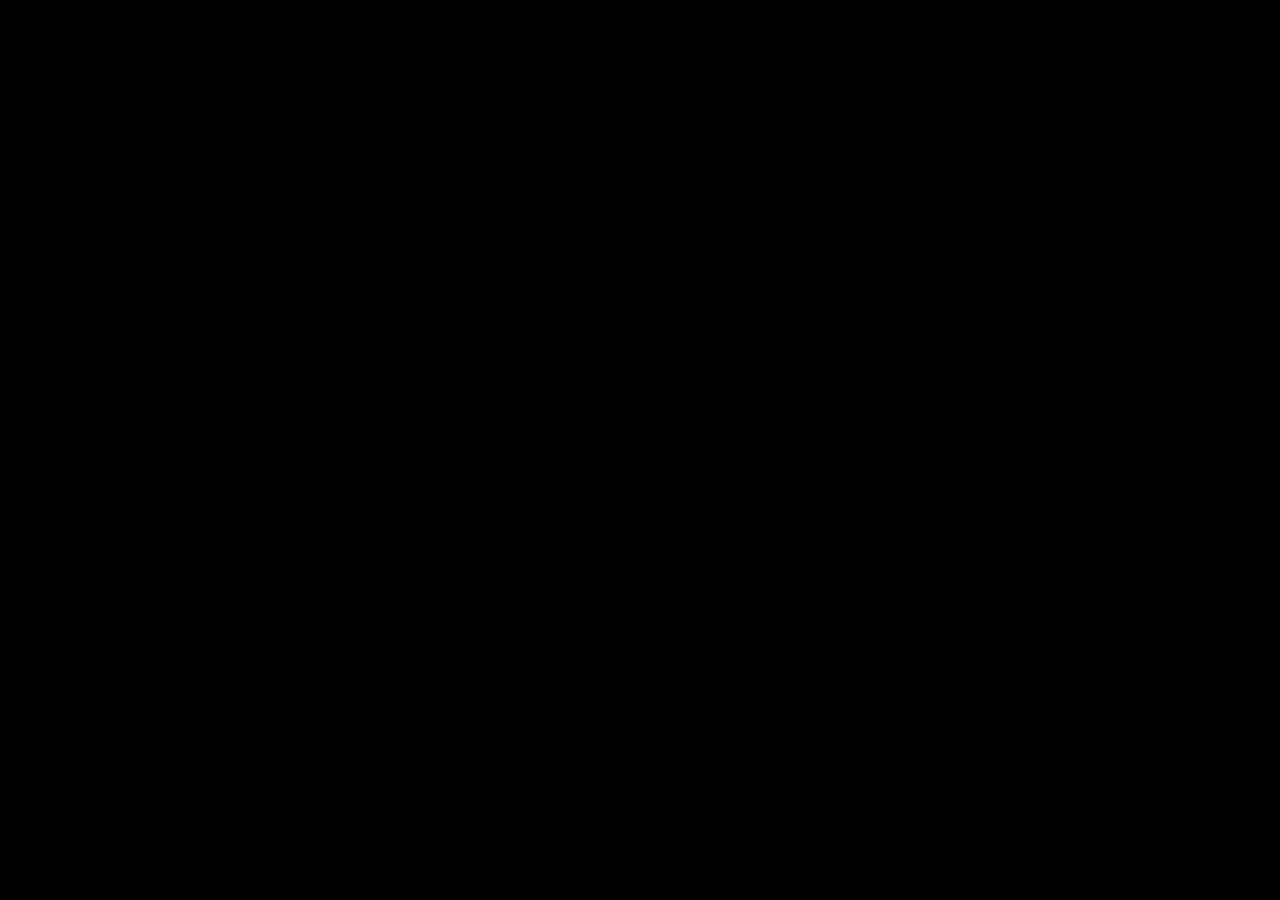
==== index.html @ 87197b3a "feat: implement loading screen" ====
<!doctype html>
<html lang="en">
  <head>
    <meta charset="UTF-8" />
    <meta name="viewport" content="width=device-width, initial-scale=1.0" />
    <link rel="preconnect" href="https://fonts.googleapis.com" />
    <link rel="preconnect" href="https://fonts.gstatic.com" crossorigin />
    <link
      href="https://fonts.googleapis.com/css2?family=Inter:wght@400;500;600&display=swap"
      rel="stylesheet"
    />
    <link rel="stylesheet" href="css/index.css" />
    <link rel="stylesheet" href="css/loading.css" />
    <link rel="stylesheet" href="css/navbar.css" />
    <link rel="stylesheet" href="css/terminal.css" />
    <title>nubsuki.exe</title>
  </head>
  <body>
    <!-- Loading Screen Overlay -->
    <section id="loading-screen"></section>

    <!-- Main Content (hidden behind loader initially) -->
    <section id="navbar-placeholder"></section>

    <script src="js/index.js"></script>
    <script src="js/terminal.js"></script>
  </body>
</html>
---- css/index.css ----
* {
    margin: 0;
    padding: 0;
    box-sizing: border-box;
}

body {
    overflow: hidden;
    background: #000000dc;
}
---- css/loading.css ----
/* Loading Screen Overlay */
.loading-overlay {
  position: fixed;
  top: 0;
  left: 0;
  width: 100vw;
  height: 100vh;
  background: #000000;
  z-index: 9999;
  display: flex;
  align-items: center;
  justify-content: center;
  opacity: 1;
  transition: opacity 0.6s ease;
}

.loading-overlay.fade-out {
  opacity: 0;
  pointer-events: none;
}

.hole {
  display: flex;
  align-items: center;
  justify-content: center;
  height: 100%;
  width: 100%;
  position: relative;
}

.hole i {
  display: block;
  position: absolute;
  width: 100px;
  height: 100px;

  border-radius: 240px;
  opacity: 0;
  animation-name: scale;
  animation-duration: 3s;
  animation-iteration-count: infinite;
  animation-timing-function: linear;
}

.hole i:nth-child(1) {
  animation-delay: 0.3s;
}

.hole i:nth-child(2) {
  animation-delay: 0.6s;
}

.hole i:nth-child(3) {
  animation-delay: 0.9s;
}

.hole i:nth-child(4) {
  animation-delay: 1.2s;
}

.hole i:nth-child(5) {
  animation-delay: 1.5s;
}

.hole i:nth-child(6) {
  animation-delay: 1.8s;
}

.hole i:nth-child(7) {
  animation-delay: 2.1s;
}

.hole i:nth-child(8) {
  animation-delay: 2.4s;
}

.hole i:nth-child(9) {
  animation-delay: 2.7s;
}

.hole i:nth-child(10) {
  animation-delay: 3s;
}

@keyframes scale {
  0% {
    transform: scale(2);
    opacity: 0;
    box-shadow: 0px 0px 50px rgba(255, 255, 255, 0.5);
  }
  50% {
    transform: scale(1) translate(0px, -5px);
    opacity: 1;
    box-shadow: 0px 8px 20px rgba(255, 255, 255, 0.5);
  }
  100% {
    transform: scale(0.1) translate(0px, 5px);
    opacity: 0;
    box-shadow: 0px 10px 20px rgba(255, 255, 255, 0);
  }
}
---- css/navbar.css ----
.navbar {
  position: fixed;
  top: 20px;
  left: 50%;
  transform: translateX(-50%);
  z-index: 1000;
  padding: 0;
  animation: navbarSlideDown 0.8s cubic-bezier(0.16, 1, 0.3, 1) forwards;
  opacity: 0;
}

@keyframes navbarSlideDown {
  from {
    opacity: 0;
    transform: translateX(-50%) translateY(-30px);
  }
  to {
    opacity: 1;
    transform: translateX(-50%) translateY(0);
  }
}

.navbar-inner {
  display: flex;
  align-items: center;
  gap: 8px;
  background: #1a1a1a;
  border-radius: 60px;
  padding: 6px 8px 6px 6px;
  box-shadow:
    0 4px 24px rgba(0, 0, 0, 0.5),
    0 1px 3px rgba(0, 0, 0, 0.3),
    inset 0 1px 0 rgba(255, 255, 255, 0.04);
  border: 1px solid rgba(255, 255, 255, 0.06);
}

/* ---------- Logo ---------- */
.navbar-logo {
  display: flex;
  align-items: center;
  justify-content: center;
  width: 44px;
  height: 44px;
  background: #ffffff;
  border-radius: 50%;
  flex-shrink: 0;
  transition: transform 0.3s cubic-bezier(0.34, 1.56, 0.64, 1),
              box-shadow 0.3s ease;
}

.navbar-logo img {
  width: 38px;
  height: 38px;
  border-radius: 50%;
  object-fit: cover;
  transition: transform 0.4s ease;
}

.navbar-logo:hover {
  transform: scale(1.08);
  box-shadow: 0 0 16px rgba(255, 255, 255, 0.15);
}

.navbar-logo:hover img {
  transform: rotate(15deg);
}

/* ---------- Nav Links ---------- */
.navbar-links {
  display: flex;
  align-items: center;
  list-style: none;
  gap: 4px;
  margin: 0;
  padding: 0 12px;
}

.navbar-link {
  display: block;
  padding: 10px 18px;
  color: #ffffff;
  text-decoration: none;
  font-family: 'Inter', 'Segoe UI', system-ui, -apple-system, sans-serif;
  font-size: 14px;
  font-weight: 500;
  letter-spacing: 0.01em;
  border-radius: 30px;
  transition: background 0.25s ease,
              color 0.25s ease,
              transform 0.2s ease;
  position: relative;
  white-space: nowrap;
}

.navbar-link:hover {
  background: rgba(255, 255, 255, 0.1);
  transform: translateY(-1px);
}

.navbar-link:active {
  transform: translateY(0) scale(0.97);
}

/* ---------- Email Button ---------- */
.navbar-email {
  display: flex;
  align-items: center;
  padding: 10px 22px;
  background: #ffffff;
  color: #1a1a1a;
  text-decoration: none;
  font-family: 'Inter', 'Segoe UI', system-ui, -apple-system, sans-serif;
  font-size: 14px;
  font-weight: 600;
  border-radius: 30px;
  white-space: nowrap;
  flex-shrink: 0;
  transition: background 0.25s ease,
              transform 0.2s ease,
              box-shadow 0.25s ease;
}

.navbar-email:hover {
  background: #f0f0f0;
  transform: translateY(-1px);
  box-shadow: 0 4px 12px rgba(255, 255, 255, 0.1);
}

.navbar-email:active {
  transform: translateY(0) scale(0.97);
}

/* ---------- Responsive ---------- */
@media (max-width: 768px) {
  .navbar {
    top: 12px;
    width: calc(100% - 24px);
  }

  .navbar-inner {
    width: 100%;
    justify-content: space-between;
  }

  .navbar-links {
    gap: 0;
    padding: 0 4px;
  }

  .navbar-link {
    padding: 8px 12px;
    font-size: 13px;
  }

  .navbar-email {
    padding: 8px 14px;
    font-size: 13px;
  }
}

@media (max-width: 520px) {
  .navbar-links {
    display: none;
  }

  .navbar-inner {
    padding: 5px;
  }
}
---- css/terminal.css ----
/* Glitch overlay */
.glitch-overlay {
  position: fixed;
  top: 0;
  left: 0;
  width: 100vw;
  height: 100vh;
  background: #000;
  z-index: 10000;
  display: flex;
  align-items: center;
  justify-content: center;
  opacity: 0;
  animation: glitchFadeIn 0.3s ease forwards;
}

.glitch-overlay.dismiss {
  animation: glitchFadeOut 0.8s ease forwards;
}

@keyframes glitchFadeIn {
  0% {
    opacity: 0;
  }
  50% {
    opacity: 1;
  }
  55% {
    opacity: 0.3;
  }
  60% {
    opacity: 1;
  }
  100% {
    opacity: 1;
  }
}

@keyframes glitchFadeOut {
  0% {
    opacity: 1;
  }
  30% {
    opacity: 0.6;
  }
  50% {
    opacity: 0.9;
  }
  70% {
    opacity: 0.2;
  }
  100% {
    opacity: 0;
  }
}

/* Scanline effect */
.glitch-overlay::before {
  content: "";
  position: absolute;
  top: 0;
  left: 0;
  width: 100%;
  height: 100%;
  background: repeating-linear-gradient(
    0deg,
    rgba(0, 255, 65, 0.03) 0px,
    rgba(0, 255, 65, 0.03) 1px,
    transparent 1px,
    transparent 3px
  );
  pointer-events: none;
  z-index: 1;
  animation: scanlineMove 8s linear infinite;
}

@keyframes scanlineMove {
  0% {
    background-position: 0 0;
  }
  100% {
    background-position: 0 100vh;
  }
}

/* CRT flicker */
.glitch-overlay::after {
  content: "";
  position: absolute;
  top: 0;
  left: 0;
  width: 100%;
  height: 100%;
  background: radial-gradient(
    ellipse at center,
    transparent 50%,
    rgba(0, 0, 0, 0.4) 100%
  );
  pointer-events: none;
  z-index: 2;
}

/* Terminal container */
.glitch-terminal {
  position: relative;
  z-index: 3;
  width: min(700px, 90vw);
  max-height: 70vh;
  padding: 30px;
  font-family: "Courier New", "Lucida Console", monospace;
  font-size: 14px;
  color: #00ff41;
  text-shadow: 0 0 8px rgba(0, 255, 65, 0.6);
  overflow-y: auto;
  scrollbar-width: none;
}

.glitch-terminal::-webkit-scrollbar {
  display: none;
}

/* Terminal header */
.terminal-header {
  color: #00ff41;
  margin-bottom: 16px;
  padding-bottom: 12px;
  border-bottom: 1px solid rgba(0, 255, 65, 0.2);
  font-size: 11px;
  opacity: 0.6;
  letter-spacing: 2px;
}

/* Terminal lines */
.terminal-line {
  margin-bottom: 4px;
  line-height: 1.7;
  opacity: 0;
  animation: lineAppear 0.05s ease forwards;
  white-space: pre-wrap;
  word-break: break-all;
}

.terminal-line.typing {
  opacity: 1;
}

.terminal-line .prompt {
  color: #ff3e3e;
  text-shadow: 0 0 8px rgba(255, 62, 62, 0.5);
}

.terminal-line .path {
  color: #00aaff;
  text-shadow: 0 0 8px rgba(0, 170, 255, 0.5);
}

.terminal-line .warning {
  color: #ffaa00;
  text-shadow: 0 0 8px rgba(255, 170, 0, 0.5);
}

.terminal-line .success {
  color: #00ff41;
}

.terminal-line .error {
  color: #ff3e3e;
  text-shadow: 0 0 10px rgba(255, 62, 62, 0.6);
}

.terminal-line .highlight {
  color: #ff00ff;
  text-shadow: 0 0 10px rgba(255, 0, 255, 0.5);
}

.terminal-line .dim {
  color: #555;
  text-shadow: none;
}

@keyframes lineAppear {
  from {
    opacity: 0;
    transform: translateX(-5px);
  }
  to {
    opacity: 1;
    transform: translateX(0);
  }
}

/* Blinking cursor */
.cursor {
  display: inline-block;
  width: 8px;
  height: 14px;
  background: #00ff41;
  animation: blink 0.7s step-end infinite;
  vertical-align: middle;
  margin-left: 2px;
  box-shadow: 0 0 8px rgba(0, 255, 65, 0.8);
}

@keyframes blink {
  0%,
  100% {
    opacity: 1;
  }
  50% {
    opacity: 0;
  }
}

/* ASCII art styling */
.ascii-art {
  color: #ff3e3e;
  text-shadow: 0 0 10px rgba(255, 62, 62, 0.4);
  font-size: 10px;
  line-height: 1.2;
  margin: 8px 0;
}

/* Progress bar */
.progress-bar {
  display: inline-block;
  color: #00ff41;
}

/* Error popup */
.error-popup {
  position: fixed;
  top: 50%;
  left: 50%;
  transform: translate(-50%, -50%);
  z-index: 10002;
  background: rgba(20, 0, 0, 0.95);
  border: 1px solid #ff3e3e;
  border-radius: 4px;
  padding: 18px 32px;
  font-family: "Courier New", "Lucida Console", monospace;
  font-size: 14px;
  color: #ff3e3e;
  text-shadow: 0 0 8px rgba(255, 62, 62, 0.5);
  box-shadow:
    0 0 30px rgba(255, 62, 62, 0.3),
    0 0 60px rgba(255, 62, 62, 0.1),
    inset 0 0 20px rgba(255, 62, 62, 0.05);
  white-space: nowrap;
  pointer-events: none;
  animation: popupAppear 0.3s ease forwards, popupShake 0.4s ease, popupFade 0.4s ease 1.2s forwards;
}

.error-popup .popup-icon {
  color: #ff3e3e;
  margin-right: 10px;
  font-weight: bold;
}

.error-popup .popup-text {
  color: #ffaa00;
}

@keyframes popupAppear {
  0% {
    opacity: 0;
    transform: translate(-50%, -50%) scale(0.8);
  }
  100% {
    opacity: 1;
    transform: translate(-50%, -50%) scale(1);
  }
}

@keyframes popupShake {
  0%, 100% {
    transform: translate(-50%, -50%);
  }
  15% {
    transform: translate(calc(-50% + 8px), calc(-50% - 3px));
  }
  30% {
    transform: translate(calc(-50% - 6px), calc(-50% + 4px));
  }
  45% {
    transform: translate(calc(-50% + 5px), calc(-50% + 2px));
  }
  60% {
    transform: translate(calc(-50% - 4px), calc(-50% - 3px));
  }
  75% {
    transform: translate(calc(-50% + 3px), calc(-50% + 1px));
  }
}

@keyframes popupFade {
  0% {
    opacity: 1;
    transform: translate(-50%, -50%) scale(1);
  }
  100% {
    opacity: 0;
    transform: translate(-50%, -60%) scale(0.95);
  }
}

/* Dismiss hint */
.dismiss-hint {
  position: fixed;
  bottom: 30px;
  left: 50%;
  transform: translateX(-50%);
  z-index: 10001;
  font-family: "Courier New", monospace;
  font-size: 12px;
  color: rgba(0, 255, 65, 0.4);
  letter-spacing: 2px;
  animation: hintPulse 2s ease-in-out infinite;
}

@keyframes hintPulse {
  0%,
  100% {
    opacity: 0.3;
  }
  50% {
    opacity: 0.7;
  }
}

/* Glitch effect on body */
.body-glitch {
  animation: bodyGlitch 0.3s linear;
}

@keyframes bodyGlitch {
  0% {
    filter: none;
    transform: translate(0);
  }
  10% {
    filter: hue-rotate(90deg) saturate(3);
    transform: translate(-3px, 2px);
  }
  20% {
    filter: hue-rotate(180deg) invert(0.2);
    transform: translate(3px, -1px);
  }
  30% {
    filter: hue-rotate(270deg) saturate(2);
    transform: translate(-2px, -2px);
  }
  40% {
    filter: hue-rotate(45deg) brightness(1.5);
    transform: translate(2px, 3px) skewX(2deg);
  }
  50% {
    filter: none;
    transform: translate(0);
  }
  60% {
    filter: hue-rotate(120deg) contrast(1.5);
    transform: translate(-1px, 1px);
  }
  70% {
    filter: invert(0.3) hue-rotate(200deg);
    transform: translate(1px, -3px) skewX(-1deg);
  }
  80% {
    filter: hue-rotate(300deg) saturate(5);
    transform: translate(-3px, 0);
  }
  90% {
    filter: brightness(2) hue-rotate(60deg);
    transform: translate(2px, 2px);
  }
  100% {
    filter: none;
    transform: translate(0);
  }
}
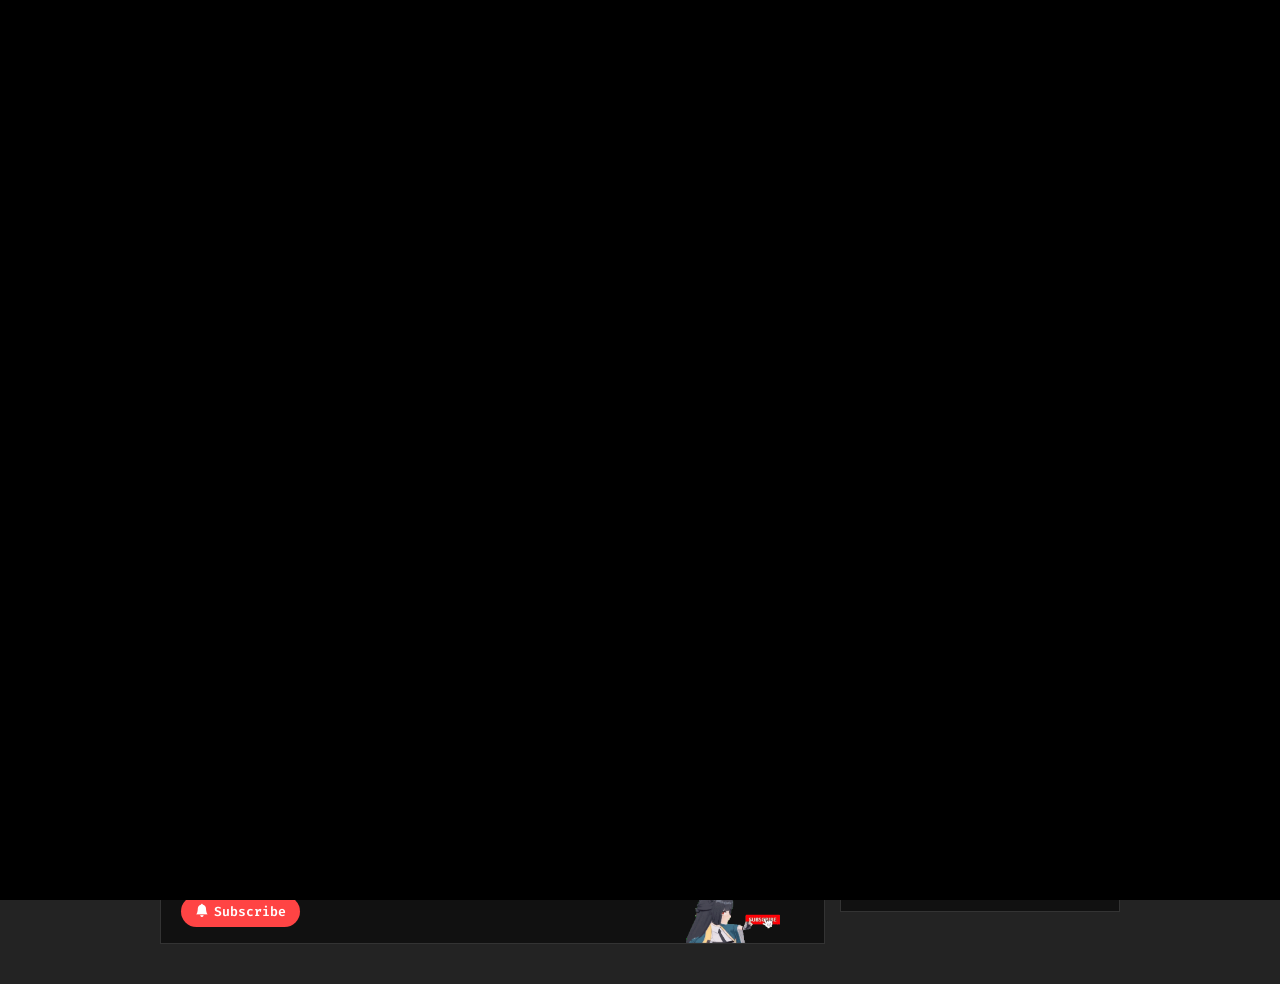
==== commit 7ae30b7d: "add benchmark datasets and initial project UI structure" ====
--- a/index.html
+++ b/index.html
@@ -1,28 +1,228 @@
 <!doctype html>
 <html lang="en">
-  <head>
-    <meta charset="UTF-8" />
-    <meta name="viewport" content="width=device-width, initial-scale=1.0" />
-    <link rel="preconnect" href="https://fonts.googleapis.com" />
-    <link rel="preconnect" href="https://fonts.gstatic.com" crossorigin />
-    <link
-      href="https://fonts.googleapis.com/css2?family=Inter:wght@400;500;600&display=swap"
-      rel="stylesheet"
-    />
-    <link rel="stylesheet" href="css/index.css" />
-    <link rel="stylesheet" href="css/loading.css" />
-    <link rel="stylesheet" href="css/navbar.css" />
-    <link rel="stylesheet" href="css/terminal.css" />
-    <title>nubsuki.exe</title>
-  </head>
-  <body>
-    <!-- Loading Screen Overlay -->
-    <section id="loading-screen"></section>
-
-    <!-- Main Content (hidden behind loader initially) -->
-    <section id="navbar-placeholder"></section>
-
-    <script src="js/index.js"></script>
-    <script src="js/terminal.js"></script>
-  </body>
-</html>
+
+<head>
+  <meta charset="UTF-8" />
+  <meta name="viewport" content="width=device-width, initial-scale=1.0" />
+  <link rel="preconnect" href="https://fonts.googleapis.com" />
+  <link rel="preconnect" href="https://fonts.gstatic.com" crossorigin />
+  <link href="https://fonts.googleapis.com/css2?family=Fira+Code:wght@400;500;600;700&display=swap" rel="stylesheet" />
+  <link rel="stylesheet" href="https://cdn.jsdelivr.net/npm/bootstrap-icons@1.11.3/font/bootstrap-icons.min.css" />
+  <link rel="stylesheet" href="css/index.css" />
+  <link rel="stylesheet" href="css/loading.css" />
+  <link rel="stylesheet" href="css/navbar.css" />
+  <link rel="stylesheet" href="css/terminal.css" />
+  <title>nubsuki.exe</title>
+</head>
+
+<body>
+  <!-- Loading Screen Overlay -->
+  <section id="loading-screen"></section>
+
+  <!-- Main Content -->
+  <section id="navbar-placeholder"></section>
+
+  <main class="main-container">
+    <div class="left-column">
+      <!-- Welcome Box -->
+      <section id="Heding" class="content-box">
+        <h1 class="hero-title">
+          <span id="typewriter-text"></span><img src="assets/miyabi.gif" id="miyabi-gif" alt="Miyabi" />
+        </h1>
+        <div id="hero-subtext">
+          <p>what i do ?</p>
+          <p>i do play games and streams sometimes & i like to make my life esier so i build stuff like tools ,
+            bots , etc.. </p>
+          <p> </p>
+        </div>
+      </section>
+
+      <!-- Projects Box -->
+      <section class="content-box">
+        <h2><i class="bi bi-code-slash"></i> PROJECTS</h2>
+        <div class="projects-grid">
+
+          <a href="https://github.com/nubsuki/PteroPal" target="_blank" class="project-card">
+            <div class="project-card-header">
+              <div class="project-card-title">
+                <i class="bi bi-robot"></i>
+                <span>PteroPal</span>
+              </div>
+              <i class="bi bi-arrow-up-right project-card-arrow"></i>
+            </div>
+            <p class="project-card-desc">Game server manager & backup tool for Pterodactyl and Crafty Controller with
+              web dashboard, Discord bot, and auto cloud backups.</p>
+            <div class="project-tags">
+              <img src="https://ghcr-badge.elias.eu.org/shield/nubsuki/pteropal" alt="GHCR Pulls"
+                class="project-badge" />
+            </div>
+          </a>
+
+          <a href="https://github.com/nubsuki/Mouse-tracker/releases" target="_blank" class="project-card">
+            <div class="project-card-header">
+              <div class="project-card-title">
+                <i class="bi bi-cursor-fill"></i>
+                <span>VTuber Mouse Bridge</span>
+              </div>
+              <i class="bi bi-arrow-up-right project-card-arrow"></i>
+            </div>
+            <p class="project-card-desc">Sends raw mouse movement directly to VTube Studio, even during full-screen
+              games when cursor is locked or hidden.</p>
+            <div class="project-tags">
+              <img src="https://img.shields.io/github/downloads/nubsuki/Mouse-tracker/total?label=Downloads"
+                alt="GitHub release Downloads" class="project-badge" />
+            </div>
+          </a>
+
+          <a href="https://github.com/nubsuki/YouTube-Music-Player" target="_blank" class="project-card">
+            <div class="project-card-header">
+              <div class="project-card-title">
+                <i class="bi bi-music-note-beamed"></i>
+                <span>YouTube Music App</span>
+              </div>
+              <i class="bi bi-arrow-up-right project-card-arrow"></i>
+            </div>
+            <p class="project-card-desc">A simple, lightweight desktop application for streaming YouTube Music
+              seamlessly without browser clutter.</p>
+            <div class="project-tags">
+              <img src="https://img.shields.io/github/downloads/nubsuki/YouTube-Music-Player/total?label=Downloads"
+                alt="GitHub release Downloads" class="project-badge" />
+            </div>
+          </a>
+
+          <a href="https://github.com/nubsuki/music-downloader" target="_blank" class="project-card">
+            <div class="project-card-header">
+              <div class="project-card-title">
+                <i class="bi bi-cloud-arrow-down-fill"></i>
+                <span>Music Downloader</span>
+              </div>
+              <i class="bi bi-arrow-up-right project-card-arrow"></i>
+            </div>
+            <p class="project-card-desc">A web-based music downloader application built with yt-dlp and spotdl for fast
+              high-quality song downloads.</p>
+            <div class="project-tags">
+              <img src="https://ghcr-badge.elias.eu.org/shield/nubsuki/music-downloader/music-downloader"
+                alt="GHCR Pulls" class="project-badge" />
+            </div>
+          </a>
+
+        </div>
+      </section>
+
+      <!-- YouTube Box -->
+      <section class="content-box yt-box">
+        <div class="yt-card">
+          <div class="yt-info">
+            <div class="yt-header">
+              <i class="bi bi-youtube" style="color:#ff4444; font-size:1.4rem;"></i>
+              <span class="yt-label">YouTube</span>
+            </div>
+            <p class="yt-channel">@nubsuki</p>
+            <p class="yt-desc">games, streams, edits & random stuff</p>
+            <a href="https://www.youtube.com/@nubsuki" target="_blank" class="yt-sub-btn" id="yt-sub-btn">
+              <i class="bi bi-bell-fill"></i> Subscribe
+            </a>
+          </div>
+          <img src="assets/miyabi sub.gif" class="yt-miyabi" alt="Miyabi sub" />
+        </div>
+      </section>
+
+    </div>
+
+    <div class="right-column">
+      <!-- Socials Box -->
+      <section class="content-box">
+        <ul class="socials-list">
+          <li>
+            <a href="https://github.com/nubsuki/" target="_blank" class="social-link" id="social-github">
+              <i class="bi bi-github social-icon"></i>
+              <div class="social-info">
+                <span class="social-platform">GitHub</span>
+                <span class="social-handle">nubsuki</span>
+              </div>
+              <i class="bi bi-arrow-up-right social-arrow"></i>
+            </a>
+          </li>
+          <li>
+            <a href="https://www.youtube.com/@nubsuki" target="_blank" class="social-link" id="social-youtube">
+              <i class="bi bi-youtube social-icon"></i>
+              <div class="social-info">
+                <span class="social-platform">YouTube</span>
+                <span class="social-handle">@nubsuki</span>
+              </div>
+              <i class="bi bi-arrow-up-right social-arrow"></i>
+            </a>
+          </li>
+          <li>
+            <a href="https://buymeacoffee.com/nubsuki" target="_blank" class="social-link" id="social-bmc">
+              <i class="bi bi-cup-hot-fill social-icon"></i>
+              <div class="social-info">
+                <span class="social-platform">Buy Me a Coffee</span>
+                <span class="social-handle">nubsuki</span>
+              </div>
+              <i class="bi bi-arrow-up-right social-arrow"></i>
+            </a>
+          </li>
+        </ul>
+      </section>
+
+      <!-- Status Box -->
+      <section class="content-box" id="discord-status-box">
+        <h2 id="discord-status-text">I'm OFFLINE!</h2>
+        <div id="discord-activity"></div>
+      </section>
+
+      <!-- Dataset Box -->
+      <section class="content-box">
+        <h2><i class="bi bi-database"></i> DATASETS</h2>
+        <p class="dataset-summary">Benchmark & hardware data created for public use.</p>
+        <ul class="datasets-list">
+          <li>
+            <a href="datasets/game_benchmarks.csv" download="game_benchmarks.csv" class="dataset-item">
+              <div class="dataset-info">
+                <span class="dataset-title"><i class="bi bi-filetype-csv"></i> Game Benchmarks</span>
+                <span class="dataset-meta">1,790 rows • 130 KB • CSV</span>
+              </div>
+              <span class="dataset-dl-icon" title="Download CSV"><i class="bi bi-download"></i></span>
+            </a>
+          </li>
+          <li>
+            <a href="datasets/cpu_benchmarks.csv" download="cpu_benchmarks.csv" class="dataset-item">
+              <div class="dataset-info">
+                <span class="dataset-title"><i class="bi bi-filetype-csv"></i> CPU Benchmarks</span>
+                <span class="dataset-meta">1,848 rows • 79 KB • CSV</span>
+              </div>
+              <span class="dataset-dl-icon" title="Download CSV"><i class="bi bi-download"></i></span>
+            </a>
+          </li>
+          <li>
+            <a href="datasets/gpu_benchmarks.csv" download="gpu_benchmarks.csv" class="dataset-item">
+              <div class="dataset-info">
+                <span class="dataset-title"><i class="bi bi-filetype-csv"></i> GPU Benchmarks</span>
+                <span class="dataset-meta">121 rows • 3.1 KB • CSV</span>
+              </div>
+              <span class="dataset-dl-icon" title="Download CSV"><i class="bi bi-download"></i></span>
+            </a>
+          </li>
+          <li>
+            <a href="datasets/game_requirements.csv" download="game_requirements.csv" class="dataset-item">
+              <div class="dataset-info">
+                <span class="dataset-title"><i class="bi bi-filetype-csv"></i> Game Requirements</span>
+                <span class="dataset-meta">26 games • 1.7 KB • CSV</span>
+              </div>
+              <span class="dataset-dl-icon" title="Download CSV"><i class="bi bi-download"></i></span>
+            </a>
+          </li>
+        </ul>
+      </section>
+
+    </div>
+  </main>
+
+  <script src="js/miyabi.js"></script>
+  <script src="js/discord.js"></script>
+  <script src="js/index.js"></script>
+  <script src="js/terminal.js"></script>
+</body>
+
+</html>
--- a/css/index.css
+++ b/css/index.css
@@ -5,6 +5,496 @@
 }
 
 body {
-    overflow: hidden;
+    overflow-x: hidden;
     background: #000000dc;
-}
+    color: white;
+    font-family: 'Fira Code', monospace;
+}
+
+.main-container {
+    display: grid;
+    grid-template-columns: minmax(0, 1fr) 280px;
+    gap: 15px;
+    max-width: 1000px;
+    margin: 120px auto 40px auto;
+    padding: 0 20px;
+}
+
+@media (max-width: 768px) {
+    .main-container {
+        grid-template-columns: 1fr;
+    }
+}
+
+.left-column {
+    display: flex;
+    flex-direction: column;
+    gap: 15px;
+}
+
+.right-column {
+    display: flex;
+    flex-direction: column;
+    gap: 15px;
+}
+
+.content-box {
+    border: 1px solid #333;
+    background: rgba(0, 0, 0, 0.5);
+    padding: 20px;
+}
+
+.content-box h2 {
+    color: #ffffff;
+    font-size: 1.2rem;
+    margin-bottom: 15px;
+    display: flex;
+    align-items: center;
+    gap: 10px;
+}
+
+.content-box h2 i {
+    color: #55c4d3;
+}
+
+.content-box ul {
+    list-style: none;
+    padding-left: 0;
+}
+
+.content-box ul li {
+    margin-bottom: 8px;
+    color: #ccc;
+    font-size: 0.9rem;
+}
+
+#Heding {
+    display: flex;
+    flex-direction: column;
+    justify-content: flex-start;
+    align-items: flex-start;
+    text-align: left;
+}
+
+.hero-title {
+    font-size: 2rem;
+    display: flex;
+    align-items: center;
+    margin-bottom: 20px;
+    min-height: 3rem;
+}
+
+#typewriter-text {
+    border-right: 4px solid #ff7b00;
+    padding-right: 5px;
+    animation: blink-caret 0.75s step-end infinite;
+}
+
+@keyframes blink-caret {
+    from, to { border-color: transparent }
+    50% { border-color: #ff7b00; }
+}
+
+#miyabi-gif {
+    height: 2.5rem;
+    margin-left: 10px;
+    opacity: 0;
+    transition: opacity 0.3s ease-in;
+}
+
+#hero-subtext {
+    opacity: 0;
+    transition: opacity 1s ease-in;
+    font-size: 1rem;
+    color: #a0a0a0;
+    line-height: 1.6;
+}
+
+/* Discord activity display */
+.activity-row {
+    display: flex;
+    align-items: flex-start;
+    gap: 10px;
+}
+
+.activity-img {
+    width: 48px;
+    height: 48px;
+    border-radius: 6px;
+    object-fit: cover;
+    flex-shrink: 0;
+}
+
+.activity-detail {
+    display: flex;
+    flex-direction: column;
+    gap: 2px;
+}
+
+.activity-label {
+    font-size: 0.7rem;
+    color: #888;
+    text-transform: uppercase;
+    letter-spacing: 0.05em;
+}
+
+.activity-name {
+    font-size: 0.9rem;
+    color: #eee;
+    font-weight: 600;
+}
+
+.activity-sub {
+    font-size: 0.8rem;
+    color: #aaa;
+    display: block;
+}
+
+.activity-sub.dim {
+    color: #555;
+}
+
+.activity-empty {
+    font-size: 0.85rem;
+    color: #555;
+}
+
+/* Socials list */
+.socials-list {
+    list-style: none;
+    padding: 0;
+    display: flex;
+    flex-direction: column;
+    gap: 6px;
+}
+
+.socials-list li::before { content: none; }
+
+.social-link {
+    display: flex;
+    align-items: center;
+    gap: 12px;
+    text-decoration: none;
+    color: #ccc;
+    padding: 10px 12px;
+    border-radius: 10px;
+    border: 1px solid transparent;
+    transition: background 0.2s ease, border-color 0.2s ease,
+                color 0.2s ease, transform 0.15s ease;
+}
+
+.social-link:hover {
+    transform: translateX(3px);
+}
+
+.social-icon {
+    font-size: 1.4rem;
+    flex-shrink: 0;
+    width: 32px;
+    text-align: center;
+}
+
+.social-info {
+    display: flex;
+    flex-direction: column;
+    gap: 1px;
+    flex: 1;
+}
+
+.social-platform {
+    font-size: 0.8rem;
+    color: #666;
+    letter-spacing: 0.04em;
+}
+
+.social-handle {
+    font-size: 0.9rem;
+    font-weight: 600;
+    color: inherit;
+}
+
+.social-arrow {
+    font-size: 0.85rem;
+    opacity: 0;
+    transform: translate(-4px, 4px);
+    transition: opacity 0.2s ease, transform 0.2s ease;
+    color: inherit;
+}
+
+.social-link:hover .social-arrow {
+    opacity: 1;
+    transform: translate(0, 0);
+}
+
+/* Per-platform hover accents */
+#social-github:hover {
+    background: rgba(255,255,255,0.05);
+    border-color: rgba(255,255,255,0.1);
+    color: #fff;
+}
+#social-youtube:hover {
+    background: rgba(255,68,68,0.08);
+    border-color: rgba(255,68,68,0.2);
+    color: #ff4444;
+}
+#social-bmc:hover {
+    background: rgba(255,213,0,0.07);
+    border-color: rgba(255,213,0,0.2);
+    color: #ffd500;
+}
+
+/* YouTube channel card */
+.yt-box { padding: 16px 20px; }
+
+.yt-card {
+    display: flex;
+    align-items: flex-end;
+    justify-content: space-between;
+    gap: 12px;
+}
+
+.yt-info {
+    display: flex;
+    flex-direction: column;
+    gap: 6px;
+}
+
+.yt-header {
+    display: flex;
+    align-items: center;
+    gap: 8px;
+}
+
+.yt-label {
+    font-size: 0.75rem;
+    color: #888;
+    text-transform: uppercase;
+    letter-spacing: 0.06em;
+}
+
+.yt-channel {
+    font-size: 1.2rem;
+    font-weight: 700;
+    color: #fff;
+    margin: 0;
+}
+
+.yt-desc {
+    font-size: 0.8rem;
+    color: #666;
+    margin: 0;
+}
+
+.yt-sub-btn {
+    display: inline-flex;
+    align-items: center;
+    gap: 6px;
+    margin-top: 4px;
+    padding: 7px 14px;
+    background: #ff4444;
+    color: white;
+    text-decoration: none;
+    font-size: 0.82rem;
+    font-weight: 600;
+    border-radius: 20px;
+    width: fit-content;
+    transition: background 0.2s ease, transform 0.15s ease, box-shadow 0.2s ease;
+}
+
+.yt-sub-btn:hover {
+    background: #ff2222;
+    transform: translateY(-2px);
+    box-shadow: 0 4px 14px rgba(255, 68, 68, 0.35);
+}
+
+.yt-miyabi {
+    height: 90px;
+    flex-shrink: 0;
+    margin-bottom: -16px;
+}
+
+/* Projects Grid & Cards */
+.projects-grid {
+    display: grid;
+    grid-template-columns: repeat(2, 1fr);
+    gap: 12px;
+}
+
+@media (max-width: 600px) {
+    .projects-grid {
+        grid-template-columns: 1fr;
+    }
+}
+
+.project-card {
+    display: flex;
+    flex-direction: column;
+    justify-content: space-between;
+    padding: 14px;
+    background: rgba(255, 255, 255, 0.02);
+    border: 1px solid rgba(255, 255, 255, 0.08);
+    border-radius: 10px;
+    text-decoration: none;
+    color: inherit;
+    transition: background 0.2s ease, border-color 0.2s ease, transform 0.15s ease, box-shadow 0.2s ease;
+}
+
+.project-card:hover {
+    background: rgba(255, 255, 255, 0.05);
+    border-color: rgba(85, 196, 211, 0.4);
+    transform: translateY(-2px);
+    box-shadow: 0 4px 16px rgba(0, 0, 0, 0.4);
+}
+
+.project-card-header {
+    display: flex;
+    align-items: center;
+    justify-content: space-between;
+    margin-bottom: 8px;
+}
+
+.project-card-title {
+    display: flex;
+    align-items: center;
+    gap: 8px;
+    font-size: 0.95rem;
+    font-weight: 600;
+    color: #fff;
+}
+
+.project-card-title i {
+    font-size: 1.15rem;
+    color: #55c4d3;
+}
+
+.project-card-arrow {
+    font-size: 0.85rem;
+    color: #666;
+    transition: color 0.2s ease, transform 0.2s ease;
+}
+
+.project-card:hover .project-card-arrow {
+    color: #55c4d3;
+    transform: translate(2px, -2px);
+}
+
+.project-card-desc {
+    font-size: 0.8rem;
+    color: #999;
+    line-height: 1.45;
+    margin-bottom: 12px;
+    flex-grow: 1;
+}
+
+.project-tags {
+    display: flex;
+    flex-wrap: wrap;
+    gap: 6px;
+}
+
+.project-tag {
+    display: inline-flex;
+    align-items: center;
+    gap: 5px;
+    font-size: 0.72rem;
+    color: #bbb;
+    background: rgba(255, 255, 255, 0.05);
+    padding: 3px 8px;
+    border-radius: 4px;
+    border: 1px solid rgba(255, 255, 255, 0.06);
+}
+
+.project-tag i {
+    font-size: 0.78rem;
+    color: #55c4d3;
+}
+
+.project-badge {
+    height: 20px;
+    border-radius: 4px;
+    vertical-align: middle;
+}
+
+/* Datasets Section */
+.dataset-summary {
+    font-size: 0.78rem;
+    color: #888;
+    margin-bottom: 12px;
+    line-height: 1.4;
+}
+
+.datasets-list {
+    list-style: none;
+    padding: 0;
+    display: flex;
+    flex-direction: column;
+    gap: 8px;
+}
+
+.datasets-list li::before {
+    content: none;
+}
+
+.dataset-item {
+    display: flex;
+    align-items: center;
+    justify-content: space-between;
+    padding: 10px 12px;
+    background: rgba(255, 255, 255, 0.02);
+    border: 1px solid rgba(255, 255, 255, 0.06);
+    border-radius: 8px;
+    text-decoration: none;
+    color: inherit;
+    transition: background 0.2s ease, border-color 0.2s ease, transform 0.15s ease;
+}
+
+.dataset-item:hover {
+    background: rgba(255, 255, 255, 0.05);
+    border-color: rgba(85, 196, 211, 0.3);
+    transform: translateX(3px);
+}
+
+.dataset-info {
+    display: flex;
+    flex-direction: column;
+    gap: 3px;
+}
+
+.dataset-title {
+    font-size: 0.85rem;
+    font-weight: 600;
+    color: #eee;
+    display: flex;
+    align-items: center;
+    gap: 6px;
+}
+
+.dataset-title i {
+    color: #55c4d3;
+    font-size: 0.95rem;
+}
+
+.dataset-meta {
+    font-size: 0.72rem;
+    color: #777;
+    font-family: 'Fira Code', monospace;
+}
+
+.dataset-dl-icon {
+    font-size: 0.85rem;
+    color: #888;
+    background: rgba(255, 255, 255, 0.05);
+    width: 28px;
+    height: 28px;
+    display: flex;
+    align-items: center;
+    justify-content: center;
+    border-radius: 6px;
+    flex-shrink: 0;
+    transition: background 0.2s ease, color 0.2s ease;
+}
+
+.dataset-item:hover .dataset-dl-icon {
+    background: #55c4d3;
+    color: #111;
+}
--- a/css/navbar.css
+++ b/css/navbar.css
@@ -101,33 +101,90 @@
   transform: translateY(0) scale(0.97);
 }
 
-/* ---------- Email Button ---------- */
-.navbar-email {
-  display: flex;
-  align-items: center;
-  padding: 10px 22px;
+/* ---------- Email Icon Button ---------- */
+.navbar-email-wrap {
+  display: flex;
+  align-items: center;
+  flex-shrink: 0;
+}
+
+.navbar-email-btn {
+  display: flex;
+  align-items: center;
+  gap: 0;
+  padding: 0;
+  max-width: 44px;
+  height: 44px;
+  overflow: hidden;
   background: #ffffff;
   color: #1a1a1a;
-  text-decoration: none;
-  font-family: 'Inter', 'Segoe UI', system-ui, -apple-system, sans-serif;
-  font-size: 14px;
+  border: none;
+  border-radius: 30px;
+  cursor: pointer;
+  font-size: 18px;
+  font-family: 'Fira Code', monospace;
   font-weight: 600;
-  border-radius: 30px;
   white-space: nowrap;
+  /* max-width allows smooth transition in both directions */
+  transition: max-width 0.45s cubic-bezier(0.25, 1, 0.5, 1),
+              padding 0.45s cubic-bezier(0.25, 1, 0.5, 1),
+              background 0.25s ease,
+              transform 0.25s ease,
+              box-shadow 0.25s ease;
+}
+
+/* Center the icon when collapsed */
+.navbar-email-btn i {
   flex-shrink: 0;
-  transition: background 0.25s ease,
-              transform 0.2s ease,
-              box-shadow 0.25s ease;
-}
-
-.navbar-email:hover {
-  background: #f0f0f0;
+  width: 44px;
+  display: flex;
+  align-items: center;
+  justify-content: center;
+}
+
+/* Email text — hidden until hover */
+.navbar-email-label {
+  display: flex;
+  align-items: center;
+  font-size: 13px;
+  font-weight: 600;
+  font-family: 'Inter', 'Segoe UI', system-ui, sans-serif;
+  max-width: 0;
+  opacity: 0;
+  overflow: hidden;
+  padding-right: 0;
+  transition: max-width 0.45s cubic-bezier(0.25, 1, 0.5, 1),
+              padding-right 0.45s cubic-bezier(0.25, 1, 0.5, 1),
+              opacity 0.25s ease 0.15s;
+}
+
+/* Hover → expand */
+.navbar-email-btn:hover {
+  max-width: 220px;
   transform: translateY(-1px);
-  box-shadow: 0 4px 12px rgba(255, 255, 255, 0.1);
-}
-
-.navbar-email:active {
-  transform: translateY(0) scale(0.97);
+  box-shadow: 0 4px 12px rgba(255,255,255,0.12);
+}
+
+.navbar-email-btn:hover .navbar-email-label {
+  max-width: 200px;
+  padding-right: 16px;
+  opacity: 1;
+}
+
+.navbar-email-btn:active {
+  transform: scale(0.96);
+}
+
+/* Green copied state */
+.navbar-email-btn.navbar-email-copied {
+  background: #43b581;
+  color: white;
+  animation: popCopy 0.3s cubic-bezier(0.34, 1.56, 0.64, 1);
+}
+
+@keyframes popCopy {
+  0%   { transform: scale(0.88); }
+  100% { transform: scale(1); }
 }
 
 /* ---------- Responsive ---------- */
@@ -159,10 +216,6 @@
 }
 
 @media (max-width: 520px) {
-  .navbar-links {
-    display: none;
-  }
-
   .navbar-inner {
     padding: 5px;
   }
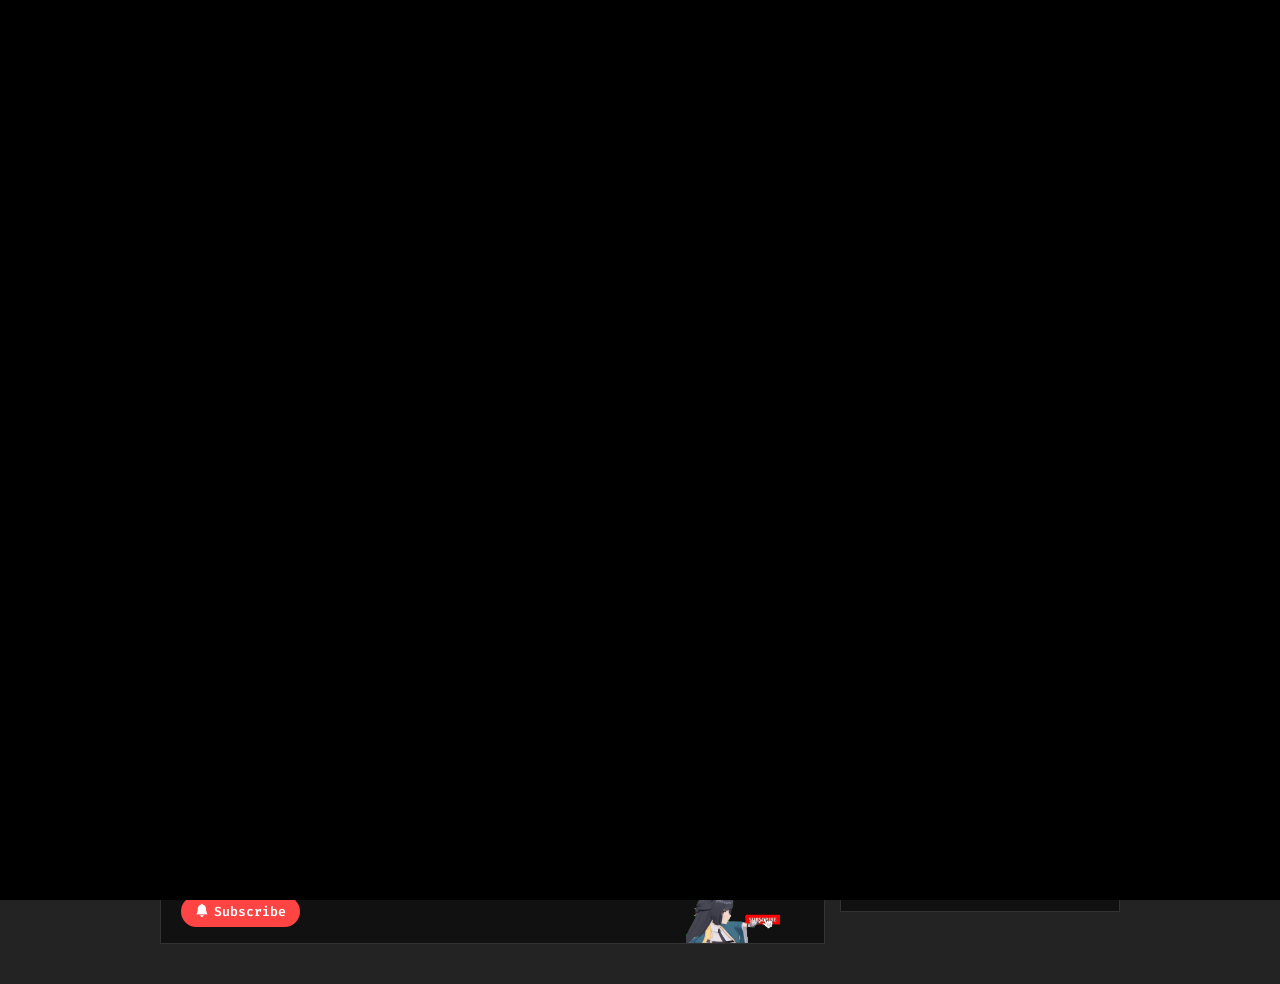
==== commit 05f1c088: "add site favicon" ====
--- a/index.html
+++ b/index.html
@@ -12,6 +12,7 @@
   <link rel="stylesheet" href="css/loading.css" />
   <link rel="stylesheet" href="css/navbar.css" />
   <link rel="stylesheet" href="css/terminal.css" />
+  <link rel="icon" type="image/gif" href="assets/bochchi.jpg" />
   <title>nubsuki.exe</title>
 </head>
 
@@ -175,7 +176,7 @@
       <!-- Dataset Box -->
       <section class="content-box">
         <h2><i class="bi bi-database"></i> DATASETS</h2>
-        <p class="dataset-summary">Benchmark & hardware data created for public use.</p>
+        <p class="dataset-summary">Benchmark & hardware data created by nubsuki for public use.</p>
         <ul class="datasets-list">
           <li>
             <a href="datasets/game_benchmarks.csv" download="game_benchmarks.csv" class="dataset-item">
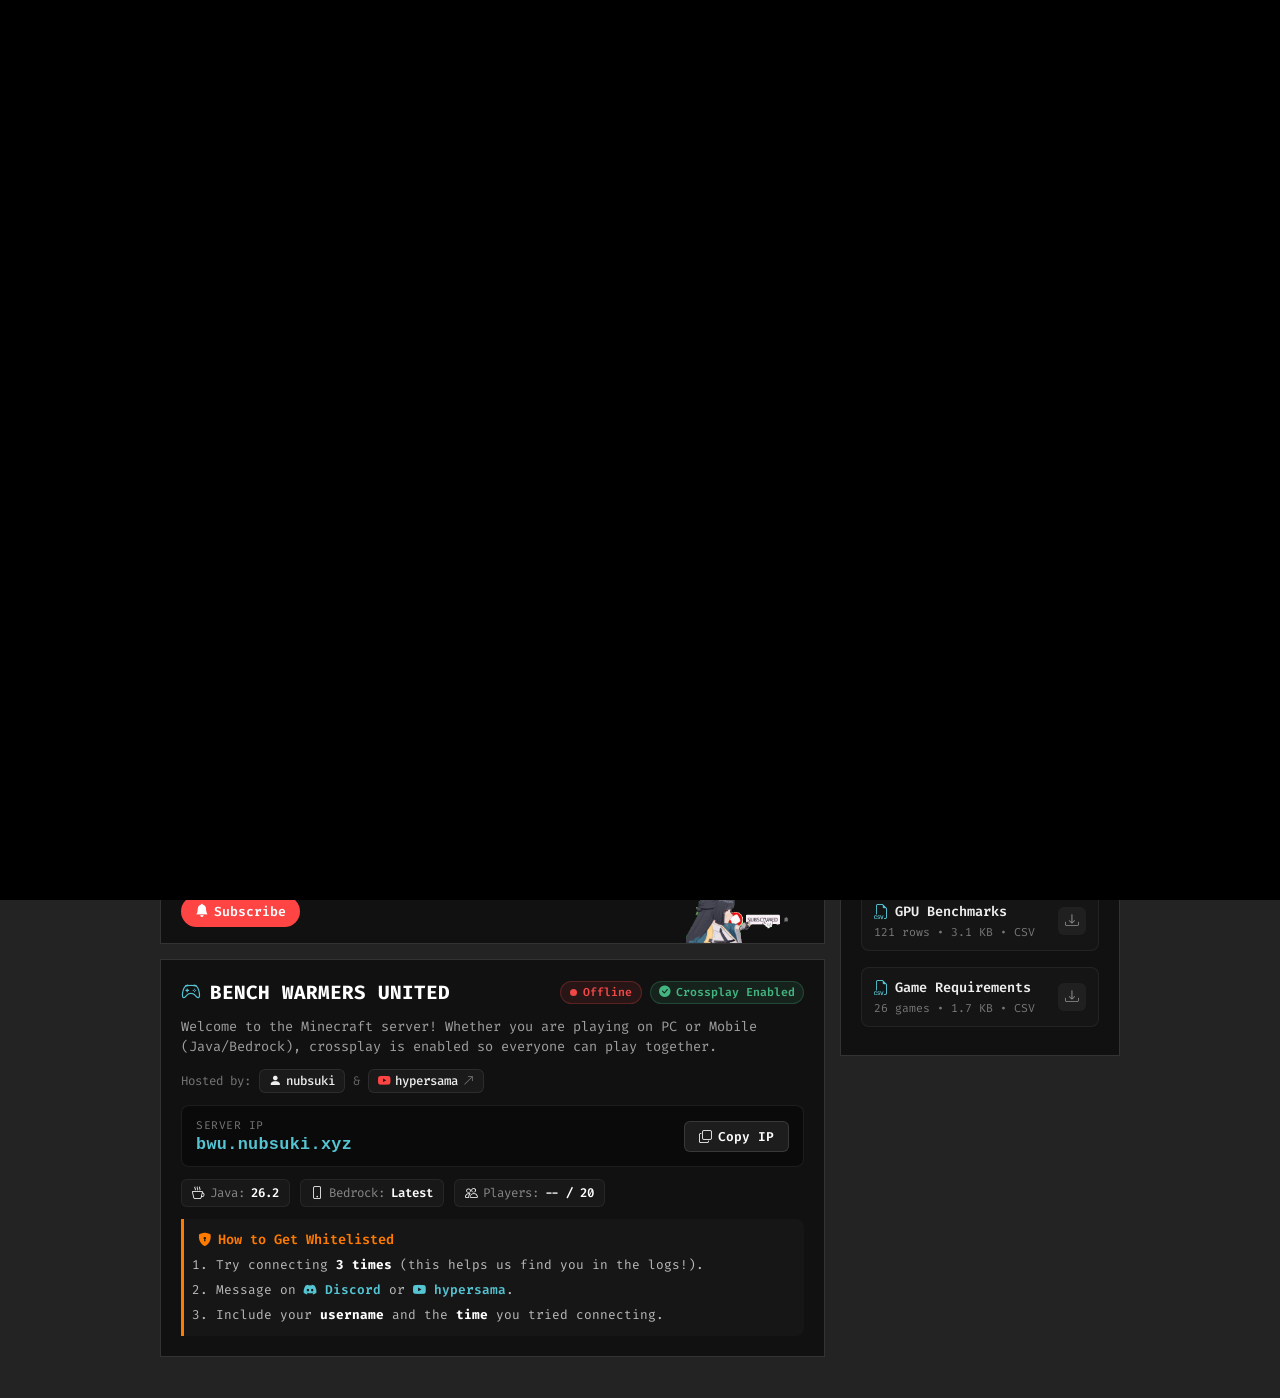
==== commit 9e525c15: "live Minecraft server status integration" ====
--- a/index.html
+++ b/index.html
@@ -12,7 +12,7 @@
   <link rel="stylesheet" href="css/loading.css" />
   <link rel="stylesheet" href="css/navbar.css" />
   <link rel="stylesheet" href="css/terminal.css" />
-  <link rel="icon" type="image/gif" href="assets/bochchi.jpg" />
+  <link rel="icon" type="image/jpeg" href="assets/bochchi.jpg" />
   <title>nubsuki.exe</title>
 </head>
 
@@ -128,6 +128,74 @@
         </div>
       </section>
 
+      <!-- Minecraft Server Box -->
+      <section class="content-box mc-box">
+        <div class="mc-header">
+          <h2><i class="bi bi-controller"></i> BENCH WARMERS UNITED</h2>
+          <div class="mc-badges">
+            <span class="mc-status-badge" id="mc-status-badge">
+              <span class="mc-status-dot" id="mc-status-dot"></span>
+              <span id="mc-status-text">Checking...</span>
+            </span>
+            <span class="mc-crossplay-badge"><i class="bi bi-check-circle-fill"></i> Crossplay Enabled</span>
+          </div>
+        </div>
+
+        <p class="mc-desc">
+          Welcome to the Minecraft server! Whether you are playing on PC or Mobile (Java/Bedrock), crossplay is enabled
+          so everyone can play together.
+        </p>
+
+        <div class="mc-hosts-row">
+          <span class="mc-hosts-label">Hosted by:</span>
+          <span class="mc-host-tag"><i class="bi bi-person-fill"></i> nubsuki</span>
+          <span class="mc-hosts-sep">&</span>
+          <a href="https://www.youtube.com/@hypersama" target="_blank" class="mc-host-tag mc-host-link">
+            <i class="bi bi-youtube"></i> hypersama <i class="bi bi-arrow-up-right mc-host-arrow"></i>
+          </a>
+        </div>
+
+        <div class="mc-ip-card">
+          <div class="mc-ip-left">
+            <span class="mc-ip-label">SERVER IP</span>
+            <code class="mc-ip-code" id="mc-server-ip">bwu.nubsuki.xyz</code>
+          </div>
+          <button class="mc-copy-btn" id="mc-copy-btn" title="Copy Server IP">
+            <i class="bi bi-copy" id="mc-copy-icon"></i>
+            <span id="mc-copy-text">Copy IP</span>
+          </button>
+        </div>
+
+        <div class="mc-versions">
+          <div class="mc-version-pill">
+            <span class="mc-ver-icon"><i class="bi bi-cup-hot"></i></span>
+            <span class="mc-ver-label">Java:</span>
+            <span class="mc-ver-val" id="mc-java-ver">26.2</span>
+          </div>
+          <div class="mc-version-pill">
+            <span class="mc-ver-icon"><i class="bi bi-phone"></i></span>
+            <span class="mc-ver-label">Bedrock:</span>
+            <span class="mc-ver-val">Latest</span>
+          </div>
+          <div class="mc-version-pill" id="mc-players-pill">
+            <span class="mc-ver-icon"><i class="bi bi-people"></i></span>
+            <span class="mc-ver-label">Players:</span>
+            <span class="mc-ver-val" id="mc-players-count">-- / 20</span>
+          </div>
+        </div>
+
+        <div class="mc-whitelist-box">
+          <div class="mc-whitelist-title"><i class="bi bi-shield-lock-fill"></i> How to Get Whitelisted</div>
+          <ol class="mc-whitelist-steps">
+            <li>Try connecting <strong>3 times</strong> (this helps us find you in the logs!).</li>
+            <li>Message on <a href="https://discord.gg/McgHcXuuJD" target="_blank" class="mc-link"><i
+                  class="bi bi-discord"></i> Discord</a> or <a href="https://www.youtube.com/@hypersama" target="_blank"
+                class="mc-link"><i class="bi bi-youtube"></i> hypersama</a>.</li>
+            <li>Include your <strong>username</strong> and the <strong>time</strong> you tried connecting.</li>
+          </ol>
+        </div>
+      </section>
+
     </div>
 
     <div class="right-column">
@@ -167,6 +235,29 @@
         </ul>
       </section>
 
+      <!-- Minecraft Server Widget -->
+      <section class="content-box mc-widget-box">
+        <div class="mc-widget-header">
+          <img src="assets/minecraft.png" alt="Minecraft" class="mc-widget-icon" />
+          <div class="mc-widget-title-wrap">
+            <span class="mc-widget-title">Minecraft Server</span>
+            <span class="mc-widget-sub">Java / Bedrock</span>
+          </div>
+          <span class="mc-widget-status-badge" id="mc-widget-status-badge">
+            <span class="mc-widget-status-dot" id="mc-widget-status-dot"></span>
+            <span id="mc-widget-status-text">...</span>
+          </span>
+        </div>
+
+        <div class="mc-widget-ip-row">
+          <span class="mc-widget-ip-label">IP:</span>
+          <code class="mc-widget-ip-code">bwu.nubsuki.xyz</code>
+          <button class="mc-widget-copy-btn" id="mc-widget-copy-btn" title="Copy Server IP">
+            <i class="bi bi-copy" id="mc-widget-copy-icon"></i>
+          </button>
+        </div>
+      </section>
+
       <!-- Status Box -->
       <section class="content-box" id="discord-status-box">
         <h2 id="discord-status-text">I'm OFFLINE!</h2>
--- a/css/index.css
+++ b/css/index.css
@@ -498,3 +498,411 @@
     background: #55c4d3;
     color: #111;
 }
+
+/* Minecraft Server Box */
+.mc-box {
+    display: flex;
+    flex-direction: column;
+    gap: 12px;
+}
+
+.mc-header {
+    display: flex;
+    align-items: center;
+    justify-content: space-between;
+    flex-wrap: wrap;
+    gap: 10px;
+}
+
+.mc-header h2 {
+    margin-bottom: 0;
+}
+
+.mc-badges {
+    display: flex;
+    align-items: center;
+    gap: 8px;
+    flex-wrap: wrap;
+}
+
+.mc-status-badge {
+    display: inline-flex;
+    align-items: center;
+    gap: 6px;
+    font-size: 0.72rem;
+    font-weight: 600;
+    padding: 3px 9px;
+    border-radius: 20px;
+    background: rgba(255, 255, 255, 0.05);
+    border: 1px solid rgba(255, 255, 255, 0.1);
+    color: #888;
+}
+
+.mc-status-dot {
+    width: 7px;
+    height: 7px;
+    border-radius: 50%;
+    background: #888;
+}
+
+.mc-status-badge.online {
+    color: #43b581;
+    background: rgba(67, 181, 129, 0.12);
+    border-color: rgba(67, 181, 129, 0.3);
+}
+
+.mc-status-badge.online .mc-status-dot {
+    background: #43b581;
+    box-shadow: 0 0 8px #43b581;
+    animation: mc-pulse 2s infinite;
+}
+
+.mc-status-badge.offline {
+    color: #f04747;
+    background: rgba(240, 71, 71, 0.1);
+    border-color: rgba(240, 71, 71, 0.25);
+}
+
+.mc-status-badge.offline .mc-status-dot {
+    background: #f04747;
+}
+
+@keyframes mc-pulse {
+    0% { transform: scale(0.95); box-shadow: 0 0 0 0 rgba(67, 181, 129, 0.7); }
+    70% { transform: scale(1); box-shadow: 0 0 0 6px rgba(67, 181, 129, 0); }
+    100% { transform: scale(0.95); box-shadow: 0 0 0 0 rgba(67, 181, 129, 0); }
+}
+
+.mc-crossplay-badge {
+    display: inline-flex;
+    align-items: center;
+    gap: 5px;
+    font-size: 0.72rem;
+    font-weight: 600;
+    color: #43b581;
+    background: rgba(67, 181, 129, 0.1);
+    border: 1px solid rgba(67, 181, 129, 0.25);
+    padding: 3px 8px;
+    border-radius: 20px;
+}
+
+.mc-desc {
+    font-size: 0.85rem;
+    color: #a0a0a0;
+    line-height: 1.5;
+}
+
+.mc-hosts-row {
+    display: flex;
+    align-items: center;
+    gap: 8px;
+    flex-wrap: wrap;
+    font-size: 0.8rem;
+}
+
+.mc-hosts-label {
+    color: #777;
+    font-size: 0.78rem;
+}
+
+.mc-host-tag {
+    display: inline-flex;
+    align-items: center;
+    gap: 5px;
+    background: rgba(255, 255, 255, 0.04);
+    border: 1px solid rgba(255, 255, 255, 0.08);
+    padding: 3px 9px;
+    border-radius: 6px;
+    color: #eee;
+    font-size: 0.78rem;
+    font-weight: 500;
+}
+
+.mc-hosts-sep {
+    color: #666;
+    font-size: 0.78rem;
+}
+
+.mc-host-link {
+    text-decoration: none;
+    color: #eee;
+    transition: background 0.2s ease, border-color 0.2s ease, color 0.2s ease;
+}
+
+.mc-host-link i.bi-youtube {
+    color: #ff4444;
+}
+
+.mc-host-arrow {
+    font-size: 0.7rem;
+    color: #777;
+    transition: transform 0.15s ease, color 0.15s ease;
+}
+
+.mc-host-link:hover {
+    background: rgba(255, 68, 68, 0.08);
+    border-color: rgba(255, 68, 68, 0.3);
+    color: #ff4444;
+}
+
+.mc-host-link:hover .mc-host-arrow {
+    color: #ff4444;
+    transform: translate(1px, -1px);
+}
+
+.mc-ip-card {
+    display: flex;
+    align-items: center;
+    justify-content: space-between;
+    padding: 12px 14px;
+    background: rgba(0, 0, 0, 0.4);
+    border: 1px solid rgba(255, 255, 255, 0.08);
+    border-radius: 8px;
+    gap: 10px;
+}
+
+.mc-ip-left {
+    display: flex;
+    flex-direction: column;
+    gap: 2px;
+}
+
+.mc-ip-label {
+    font-size: 0.7rem;
+    color: #777;
+    letter-spacing: 0.05em;
+}
+
+.mc-ip-code {
+    font-size: 1.05rem;
+    font-weight: 700;
+    color: #55c4d3;
+    letter-spacing: 0.02em;
+}
+
+.mc-copy-btn {
+    display: inline-flex;
+    align-items: center;
+    gap: 6px;
+    background: rgba(255, 255, 255, 0.08);
+    border: 1px solid rgba(255, 255, 255, 0.12);
+    color: #fff;
+    font-family: inherit;
+    font-size: 0.8rem;
+    font-weight: 600;
+    padding: 6px 14px;
+    border-radius: 6px;
+    cursor: pointer;
+    transition: all 0.2s ease;
+}
+
+.mc-copy-btn:hover {
+    background: #55c4d3;
+    color: #111;
+    border-color: #55c4d3;
+}
+
+.mc-copy-btn.copied {
+    background: #43b581;
+    color: #fff;
+    border-color: #43b581;
+}
+
+.mc-versions {
+    display: flex;
+    gap: 10px;
+    flex-wrap: wrap;
+}
+
+.mc-version-pill {
+    display: inline-flex;
+    align-items: center;
+    gap: 6px;
+    font-size: 0.78rem;
+    background: rgba(255, 255, 255, 0.03);
+    border: 1px solid rgba(255, 255, 255, 0.06);
+    padding: 5px 10px;
+    border-radius: 6px;
+}
+
+.mc-ver-label {
+    color: #888;
+}
+
+.mc-ver-val {
+    color: #fff;
+    font-weight: 600;
+}
+
+.mc-whitelist-box {
+    background: rgba(255, 255, 255, 0.02);
+    border-left: 3px solid #ff7b00;
+    border-radius: 0 8px 8px 0;
+    padding: 12px 14px;
+    display: flex;
+    flex-direction: column;
+    gap: 8px;
+}
+
+.mc-whitelist-title {
+    font-size: 0.85rem;
+    font-weight: 600;
+    color: #ff7b00;
+    display: flex;
+    align-items: center;
+    gap: 6px;
+}
+
+.mc-whitelist-steps {
+    margin: 0;
+    padding-left: 18px;
+    display: flex;
+    flex-direction: column;
+    gap: 6px;
+}
+
+.mc-whitelist-steps li {
+    font-size: 0.8rem;
+    color: #bbb;
+    line-height: 1.45;
+}
+
+.mc-whitelist-steps li strong {
+    color: #fff;
+}
+
+.mc-link {
+    color: #55c4d3;
+    text-decoration: none;
+    font-weight: 600;
+    transition: color 0.15s ease;
+}
+
+.mc-link:hover {
+    color: #fff;
+    text-decoration: underline;
+}
+
+/* Minecraft Sidebar Widget */
+.mc-widget-box {
+    display: flex;
+    flex-direction: column;
+    gap: 10px;
+    padding: 14px;
+}
+
+.mc-widget-header {
+    display: flex;
+    align-items: center;
+    gap: 10px;
+}
+
+.mc-widget-icon {
+    width: 32px;
+    height: 32px;
+    object-fit: contain;
+    flex-shrink: 0;
+}
+
+.mc-widget-title-wrap {
+    display: flex;
+    flex-direction: column;
+    gap: 1px;
+    flex-grow: 1;
+}
+
+.mc-widget-title {
+    font-size: 0.88rem;
+    font-weight: 600;
+    color: #fff;
+}
+
+.mc-widget-sub {
+    font-size: 0.72rem;
+    color: #888;
+}
+
+.mc-widget-status-badge {
+    display: inline-flex;
+    align-items: center;
+    gap: 5px;
+    font-size: 0.7rem;
+    font-weight: 600;
+    padding: 2px 7px;
+    border-radius: 12px;
+    background: rgba(255, 255, 255, 0.05);
+    border: 1px solid rgba(255, 255, 255, 0.1);
+    color: #888;
+}
+
+.mc-widget-status-dot {
+    width: 6px;
+    height: 6px;
+    border-radius: 50%;
+    background: #888;
+}
+
+.mc-widget-status-badge.online {
+    color: #43b581;
+    background: rgba(67, 181, 129, 0.12);
+    border-color: rgba(67, 181, 129, 0.3);
+}
+
+.mc-widget-status-badge.online .mc-widget-status-dot {
+    background: #43b581;
+    box-shadow: 0 0 6px #43b581;
+    animation: mc-pulse 2s infinite;
+}
+
+.mc-widget-status-badge.offline {
+    color: #f04747;
+    background: rgba(240, 71, 71, 0.1);
+    border-color: rgba(240, 71, 71, 0.25);
+}
+
+.mc-widget-status-badge.offline .mc-widget-status-dot {
+    background: #f04747;
+}
+
+.mc-widget-ip-row {
+    display: flex;
+    align-items: center;
+    justify-content: space-between;
+    padding: 6px 10px;
+    background: rgba(0, 0, 0, 0.35);
+    border: 1px solid rgba(255, 255, 255, 0.06);
+    border-radius: 6px;
+    gap: 6px;
+}
+
+.mc-widget-ip-label {
+    font-size: 0.72rem;
+    color: #777;
+}
+
+.mc-widget-ip-code {
+    font-size: 0.8rem;
+    color: #55c4d3;
+    font-weight: 600;
+    flex-grow: 1;
+}
+
+.mc-widget-copy-btn {
+    background: transparent;
+    border: none;
+    color: #888;
+    cursor: pointer;
+    font-size: 0.85rem;
+    padding: 3px 6px;
+    border-radius: 4px;
+    transition: color 0.15s ease, background 0.15s ease;
+}
+
+.mc-widget-copy-btn:hover {
+    color: #fff;
+    background: rgba(255, 255, 255, 0.1);
+}
+
+.mc-widget-copy-btn.copied {
+    color: #43b581;
+}
